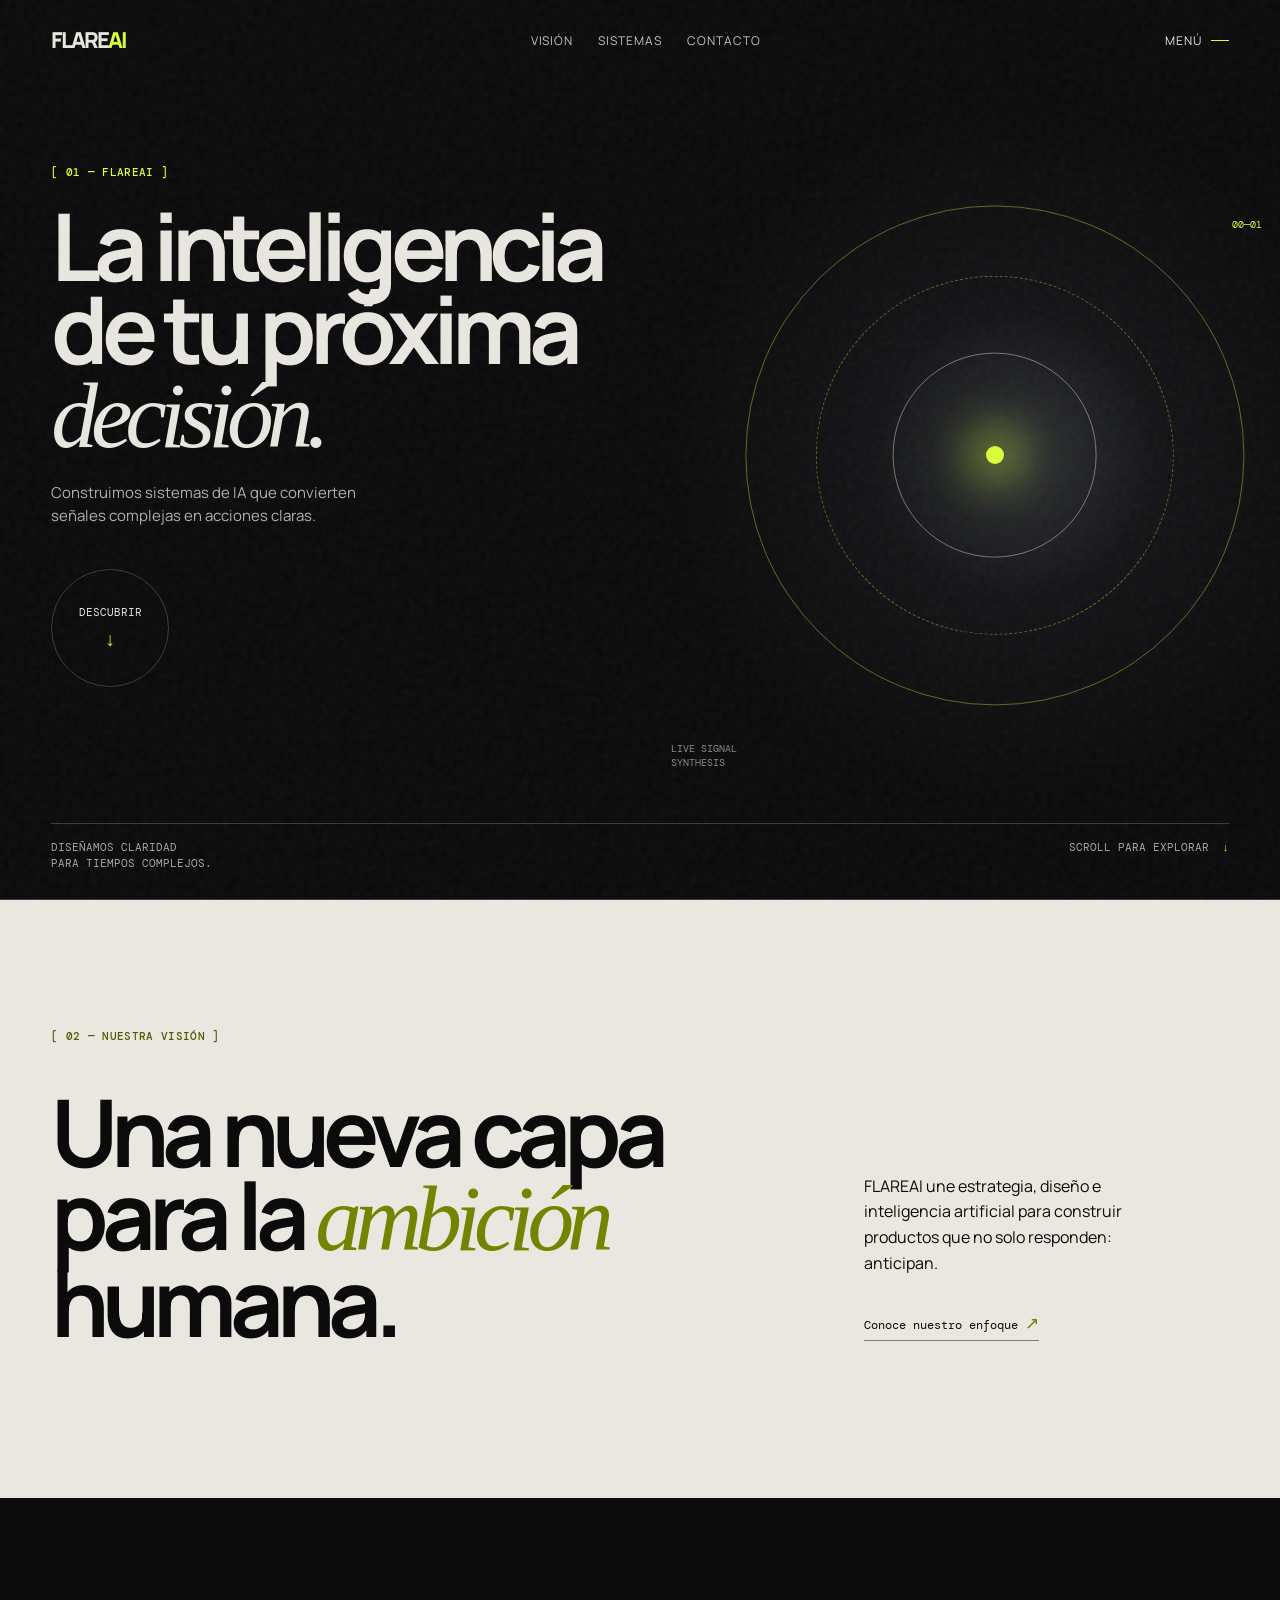
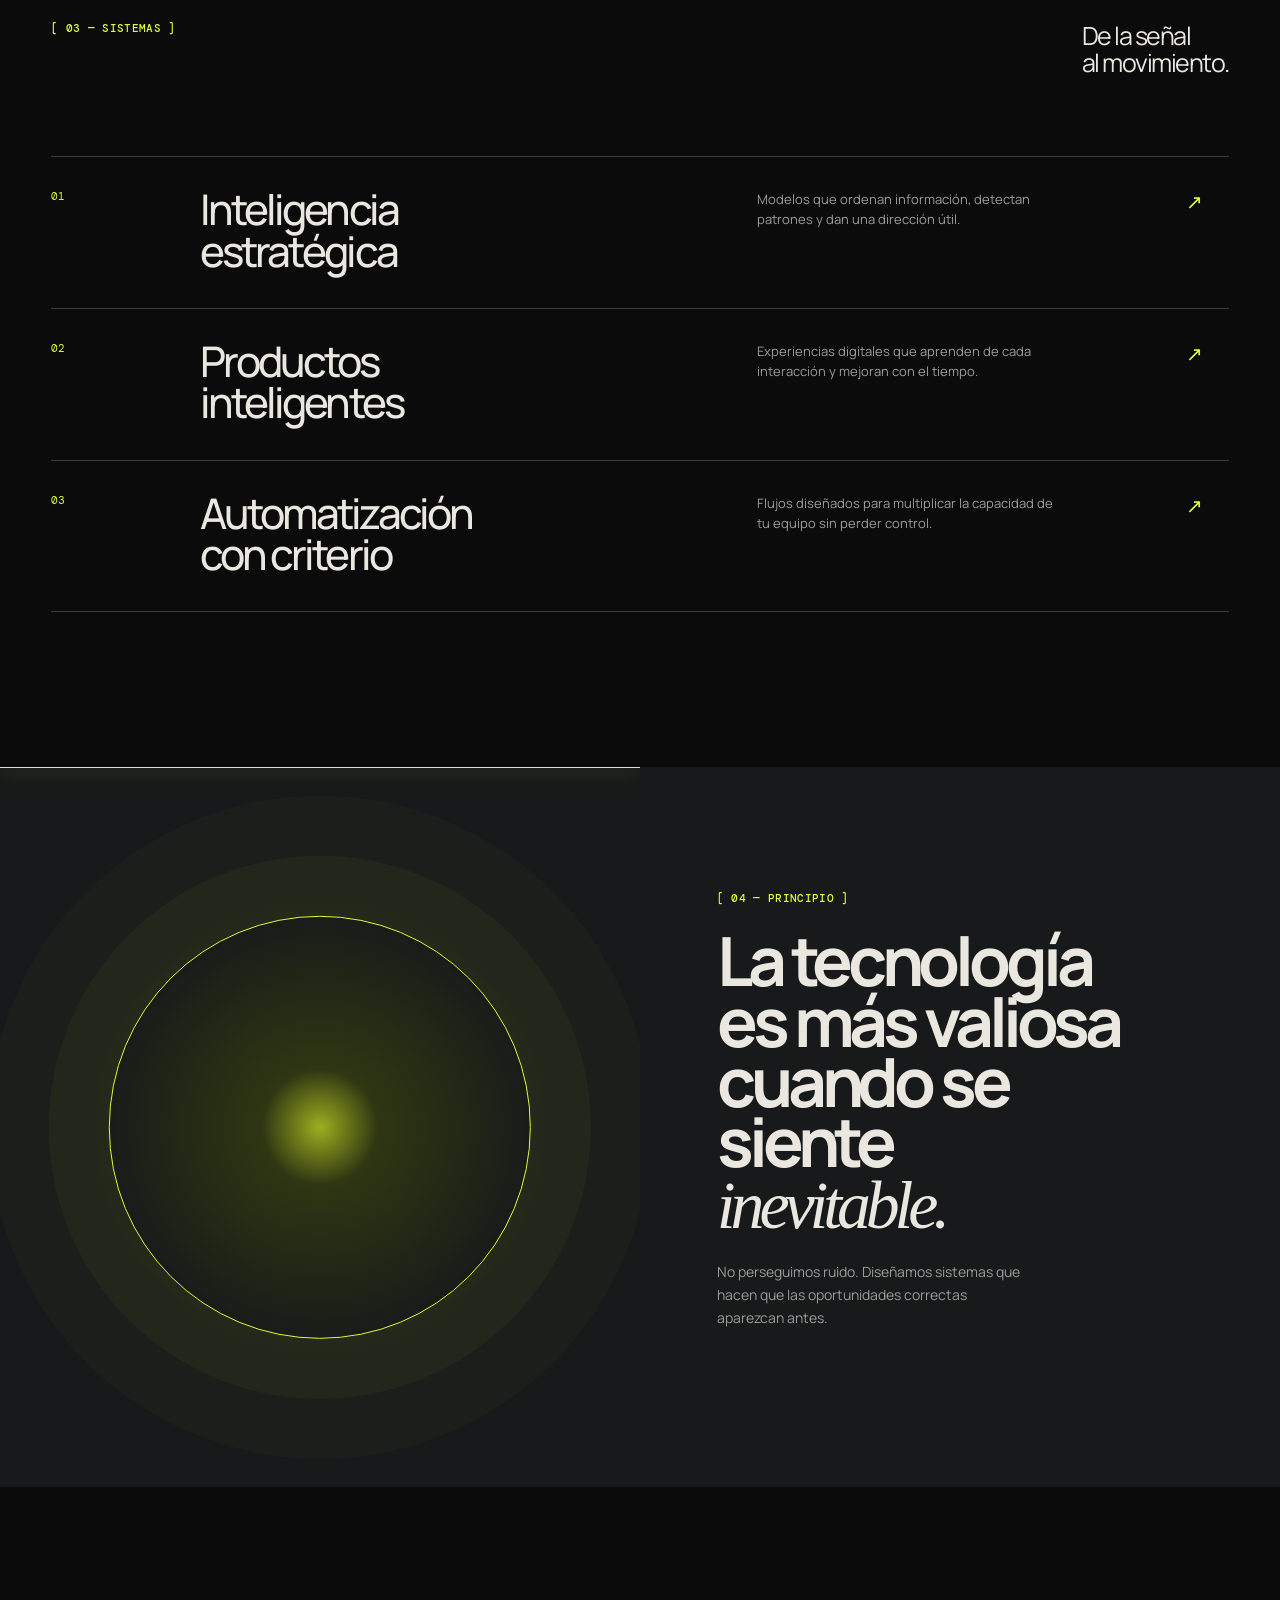
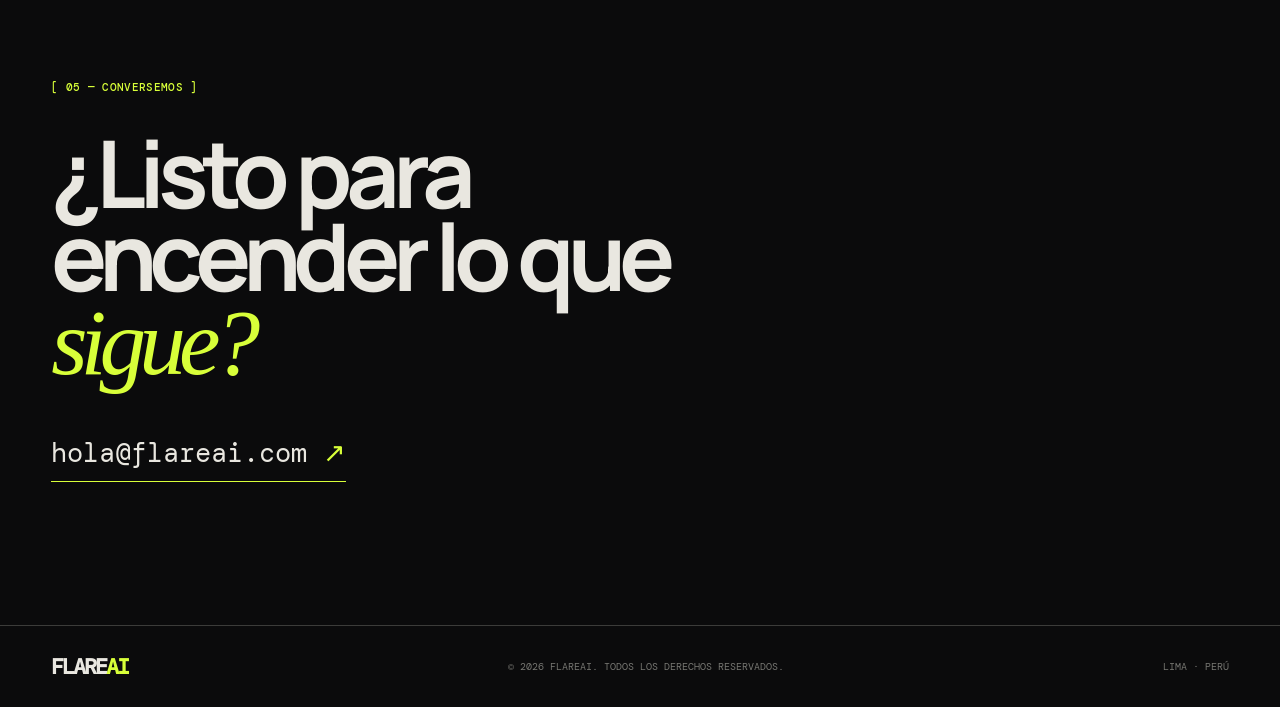
==== 2026-08-19/q/outputs/flareai/index.html @ ea7ee6d5 "Add files via upload" ====
<!doctype html>
<html lang="es">
  <head>
    <meta charset="UTF-8" />
    <meta name="viewport" content="width=device-width, initial-scale=1.0" />
    <meta name="description" content="FLAREAI — inteligencia que crea posibilidades." />
    <title>FLAREAI — Inteligencia que crea posibilidades</title>
    <link rel="preconnect" href="https://fonts.googleapis.com" />
    <link rel="preconnect" href="https://fonts.gstatic.com" crossorigin />
    <link href="https://fonts.googleapis.com/css2?family=DM+Mono:wght@400;500&family=Manrope:wght@400;500;600;700;800&display=swap" rel="stylesheet" />
    <link rel="stylesheet" href="styles.css" />
  </head>
  <body>
    <div class="grain" aria-hidden="true"></div>
    <header class="site-header">
      <a class="wordmark" href="#inicio" aria-label="FLAREAI, inicio">FLARE<span>AI</span></a>
      <nav aria-label="Navegación principal">
        <a href="#vision">Visión</a>
        <a href="#sistemas">Sistemas</a>
        <a href="#contacto">Contacto</a>
      </nav>
      <button class="menu-button" type="button" aria-label="Abrir menú">Menú <i></i></button>
    </header>

    <main>
      <section class="hero" id="inicio">
        <div class="hero-copy reveal">
          <p class="eyebrow">[ 01 — FLAREAI ]</p>
          <h1>La inteligencia<br />de tu próxima<br /><em>decisión.</em></h1>
          <p class="intro">Construimos sistemas de IA que convierten señales complejas en acciones claras.</p>
          <a class="round-link" href="#vision"><span>Descubrir</span><b>↓</b></a>
        </div>
        <div class="hero-visual" aria-label="Visualización abstracta de inteligencia artificial">
          <div class="orb orb-one"></div><div class="orb orb-two"></div><div class="orb orb-three"></div>
          <div class="core"></div>
          <p class="system-label">LIVE SIGNAL<br />SYNTHESIS</p>
          <p class="system-number">00—01</p>
        </div>
        <div class="hero-footer reveal">
          <p>Diseñamos claridad<br />para tiempos complejos.</p>
          <p>Scroll para explorar <span>↓</span></p>
        </div>
      </section>

      <section class="statement" id="vision">
        <p class="eyebrow">[ 02 — NUESTRA VISIÓN ]</p>
        <div class="statement-grid">
          <h2>Una nueva capa<br />para la <em>ambición</em><br />humana.</h2>
          <div class="statement-text">
            <p>FLAREAI une estrategia, diseño e inteligencia artificial para construir productos que no solo responden: anticipan.</p>
            <a class="text-link" href="#sistemas">Conoce nuestro enfoque <span>↗</span></a>
          </div>
        </div>
      </section>

      <section class="capabilities" id="sistemas">
        <div class="section-heading">
          <p class="eyebrow">[ 03 — SISTEMAS ]</p>
          <p>De la señal<br />al movimiento.</p>
        </div>
        <div class="capability-list">
          <article class="capability">
            <span>01</span><h3>Inteligencia<br />estratégica</h3><p>Modelos que ordenan información, detectan patrones y dan una dirección útil.</p><b>↗</b>
          </article>
          <article class="capability">
            <span>02</span><h3>Productos<br />inteligentes</h3><p>Experiencias digitales que aprenden de cada interacción y mejoran con el tiempo.</p><b>↗</b>
          </article>
          <article class="capability">
            <span>03</span><h3>Automatización<br />con criterio</h3><p>Flujos diseñados para multiplicar la capacidad de tu equipo sin perder control.</p><b>↗</b>
          </article>
        </div>
      </section>

      <section class="manifesto">
        <div class="manifesto-visual"><div class="pulse"></div><div class="scanline"></div></div>
        <div class="manifesto-copy">
          <p class="eyebrow">[ 04 — PRINCIPIO ]</p>
          <h2>La tecnología<br />es más valiosa<br />cuando se siente<br /><em>inevitable.</em></h2>
          <p>No perseguimos ruido. Diseñamos sistemas que hacen que las oportunidades correctas aparezcan antes.</p>
        </div>
      </section>

      <section class="contact" id="contacto">
        <p class="eyebrow">[ 05 — CONVERSEMOS ]</p>
        <h2>¿Listo para<br />encender lo que<br /><em>sigue?</em></h2>
        <a class="contact-link" href="mailto:hola@flareai.com">hola@flareai.com <span>↗</span></a>
      </section>
    </main>

    <footer>
      <a class="wordmark" href="#inicio">FLARE<span>AI</span></a>
      <p>© 2026 FLAREAI. Todos los derechos reservados.</p>
      <p>Lima · Perú</p>
    </footer>
    <script src="script.js"></script>
  </body>
</html>
---- 2026-08-19/q/outputs/flareai/styles.css ----
:root { --ink:#0b0b0c; --paper:#e9e7e0; --acid:#d8ff39; --line:rgba(233,231,224,.22); --muted:#9c9b97; }
* { box-sizing:border-box; } html { scroll-behavior:smooth; } body { margin:0; background:var(--ink); color:var(--paper); font-family:Manrope,Arial,sans-serif; overflow-x:hidden; } a { color:inherit; text-decoration:none; }
.grain { position:fixed; inset:0; opacity:.055; pointer-events:none; z-index:5; background-image:url("data:image/svg+xml,%3Csvg viewBox='0 0 180 180' xmlns='http://www.w3.org/2000/svg'%3E%3Cfilter id='n'%3E%3CfeTurbulence type='fractalNoise' baseFrequency='.8' numOctaves='4' stitchTiles='stitch'/%3E%3C/filter%3E%3Crect width='100%25' height='100%25' filter='url(%23n)' opacity='.8'/%3E%3C/svg%3E"); }
.site-header { position:absolute; z-index:2; top:0; left:0; width:100%; padding:25px 4vw; display:flex; justify-content:space-between; align-items:center; font-size:12px; text-transform:uppercase; letter-spacing:.08em; }
.wordmark { font-size:22px; font-weight:800; letter-spacing:-.09em; } .wordmark span { color:var(--acid); }
nav { display:flex; gap:25px; color:#c6c5c1; } nav a:hover { color:var(--acid); }.menu-button { border:0; padding:0; background:none; color:var(--paper); font:inherit; text-transform:uppercase; letter-spacing:.08em; display:flex; gap:9px; align-items:center; cursor:pointer; }.menu-button i { width:18px; height:1px; background:var(--acid); display:block; }
.hero { min-height:100vh; position:relative; display:grid; grid-template-columns:1.06fr .94fr; align-items:end; padding:130px 4vw 28px; border-bottom:1px solid var(--line); overflow:hidden; }.hero-copy { z-index:1; padding-bottom:100px; }.eyebrow { margin:0; color:var(--acid); font:500 11px/1.25 'DM Mono',monospace; letter-spacing:.03em; }.hero h1,.statement h2,.manifesto h2,.contact h2 { margin:24px 0; font-size:clamp(54px,7.3vw,118px); line-height:.89; letter-spacing:-.075em; font-weight:700; }.hero h1 em,h2 em { font-weight:400; font-family:Georgia,serif; }.intro { max-width:305px; color:#b1b0ad; font-size:15px; line-height:1.55; }.round-link { margin-top:42px; width:118px; height:118px; border-radius:100%; border:1px solid var(--line); display:flex; flex-direction:column; align-items:center; justify-content:center; gap:8px; text-transform:uppercase; font:11px 'DM Mono',monospace; transition:.3s; }.round-link b { color:var(--acid); font-size:19px; font-weight:400; }.round-link:hover { background:var(--acid); color:var(--ink); border-color:var(--acid); transform:rotate(-8deg); }.round-link:hover b { color:var(--ink); }
.hero-visual { position:absolute; right:-3%; top:6%; height:95%; width:55%; overflow:hidden; background:radial-gradient(circle at 57% 47%,#303235 0,#131416 24%,transparent 57%); }.orb,.core { position:absolute; border-radius:50%; left:54%; top:47%; transform:translate(-50%,-50%); }.orb { border:1px solid rgba(216,255,57,.38); }.orb-one { width:39vw; height:39vw; animation:spin 23s linear infinite; }.orb-two { width:28vw; height:28vw; border-style:dashed; animation:spin 15s linear infinite reverse; }.orb-three { width:16vw; height:16vw; border-color:rgba(233,231,224,.45); }.core { width:18px; height:18px; background:var(--acid); box-shadow:0 0 45px 18px rgba(216,255,57,.44); }.system-label,.system-number { position:absolute; color:#898a84; font:10px/1.4 'DM Mono',monospace; }.system-label { left:8%; bottom:15%; }.system-number { right:8%; top:18%; color:var(--acid); }.hero-footer { grid-column:1/-1; z-index:1; border-top:1px solid var(--line); padding-top:16px; display:flex; justify-content:space-between; color:#a8a7a2; font:11px/1.4 'DM Mono',monospace; text-transform:uppercase; }.hero-footer p { margin:0; }.hero-footer span { color:var(--acid); margin-left:6px; }
.statement { background:var(--paper); color:var(--ink); padding:130px 4vw 155px; }.statement .eyebrow { color:#4f5d00; }.statement-grid { display:grid; grid-template-columns:1.36fr .64fr; gap:3vw; }.statement h2 { margin:46px 0 0; max-width:850px; }.statement h2 em { color:#758400; }.statement-text { align-self:end; padding-bottom:9px; max-width:310px; }.statement-text p { font-size:16px; line-height:1.6; margin:0 0 36px; }.text-link { font:12px 'DM Mono',monospace; border-bottom:1px solid #7d7c76; padding-bottom:7px; }.text-link span { color:#718000; font-size:17px; }
.capabilities { padding:124px 4vw 40px; }.section-heading { display:flex; justify-content:space-between; padding-bottom:80px; }.section-heading>p:last-child { margin:0; font-size:25px; line-height:1.08; letter-spacing:-.06em; }.capability-list { border-top:1px solid var(--line); }.capability { display:grid; grid-template-columns:.3fr 1.25fr .95fr .1fr; gap:20px; align-items:start; padding:32px 0 36px; border-bottom:1px solid var(--line); transition:.35s; }.capability:hover { padding-left:15px; background:#151515; }.capability span,.capability>b { color:var(--acid); font:11px 'DM Mono',monospace; }.capability h3 { margin:0; font-size:clamp(27px,3.3vw,50px); font-weight:500; line-height:.98; letter-spacing:-.07em; }.capability p { color:var(--muted); max-width:300px; margin:0; font-size:13px; line-height:1.55; }.capability>b { font-size:20px; font-weight:400; }
.manifesto { margin-top:115px; display:grid; grid-template-columns:1fr 1fr; min-height:720px; background:#17191a; }.manifesto-visual { position:relative; overflow:hidden; background:radial-gradient(circle at 50% 50%, #9caf1f, #2f3612 12%, #17191a 47%); }.pulse { position:absolute; width:66%; aspect-ratio:1; top:50%; left:50%; border-radius:50%; border:1px solid var(--acid); transform:translate(-50%,-50%); box-shadow:0 0 0 60px rgba(216,255,57,.04),0 0 0 120px rgba(216,255,57,.025); animation:pulse 4s ease-in-out infinite; }.scanline { position:absolute; left:0; width:100%; height:1px; background:var(--acid); box-shadow:0 0 20px var(--acid); animation:scan 5s ease-in-out infinite; }.manifesto-copy { padding:125px 8vw 80px 6vw; }.manifesto h2 { font-size:clamp(45px,5.3vw,88px); }.manifesto-copy>p:last-child { color:var(--muted); max-width:310px; font-size:14px; line-height:1.65; }
.contact { padding:150px 4vw 100px; min-height:82vh; display:flex; flex-direction:column; align-items:flex-start; justify-content:center; }.contact h2 { margin:36px 0 50px; }.contact h2 em { color:var(--acid); }.contact-link { font:clamp(17px,2.1vw,30px) 'DM Mono',monospace; border-bottom:1px solid var(--acid); padding-bottom:11px; }.contact-link span { color:var(--acid); }
footer { border-top:1px solid var(--line); padding:24px 4vw; display:flex; align-items:center; justify-content:space-between; color:#777772; font:10px 'DM Mono',monospace; text-transform:uppercase; } footer .wordmark { color:var(--paper); }
.reveal { animation:reveal .8s both; } @keyframes reveal { from { transform:translateY(20px); opacity:0; } to { transform:none; opacity:1; } } @keyframes spin { to { transform:translate(-50%,-50%) rotate(360deg); } } @keyframes pulse { 50% { transform:translate(-50%,-50%) scale(1.15); opacity:.55; } } @keyframes scan { 0%,100% { top:10%; } 50% { top:90%; } }
@media (max-width:720px) { .site-header { padding:20px 5vw; } nav { display:none; }.hero { min-height:780px; display:block; padding:140px 5vw 22px; }.hero-copy { padding-bottom:0; }.hero h1 { font-size:61px; }.hero-visual { width:100%; height:47%; top:auto; bottom:63px; right:-18%; opacity:.85; }.orb-one { width:85vw; height:85vw; }.orb-two { width:62vw; height:62vw; }.orb-three { width:36vw; height:36vw; }.hero-footer { position:absolute; left:5vw; right:5vw; bottom:22px; }.statement,.capabilities,.contact { padding-left:5vw; padding-right:5vw; }.statement { padding-top:90px; padding-bottom:105px; }.statement-grid,.manifesto { grid-template-columns:1fr; }.statement h2 { font-size:53px; }.statement-text { margin-top:45px; }.section-heading { padding-bottom:45px; }.capability { grid-template-columns:34px 1fr 22px; gap:12px; }.capability p { grid-column:2/4; margin-top:10px; }.capability>b { grid-column:3; grid-row:1; }.manifesto { margin-top:70px; }.manifesto-visual { min-height:360px; }.manifesto-copy { padding:80px 5vw; }.manifesto h2 { font-size:53px; } footer { padding:23px 5vw; flex-wrap:wrap; gap:14px; } footer p:last-child { display:none; } }
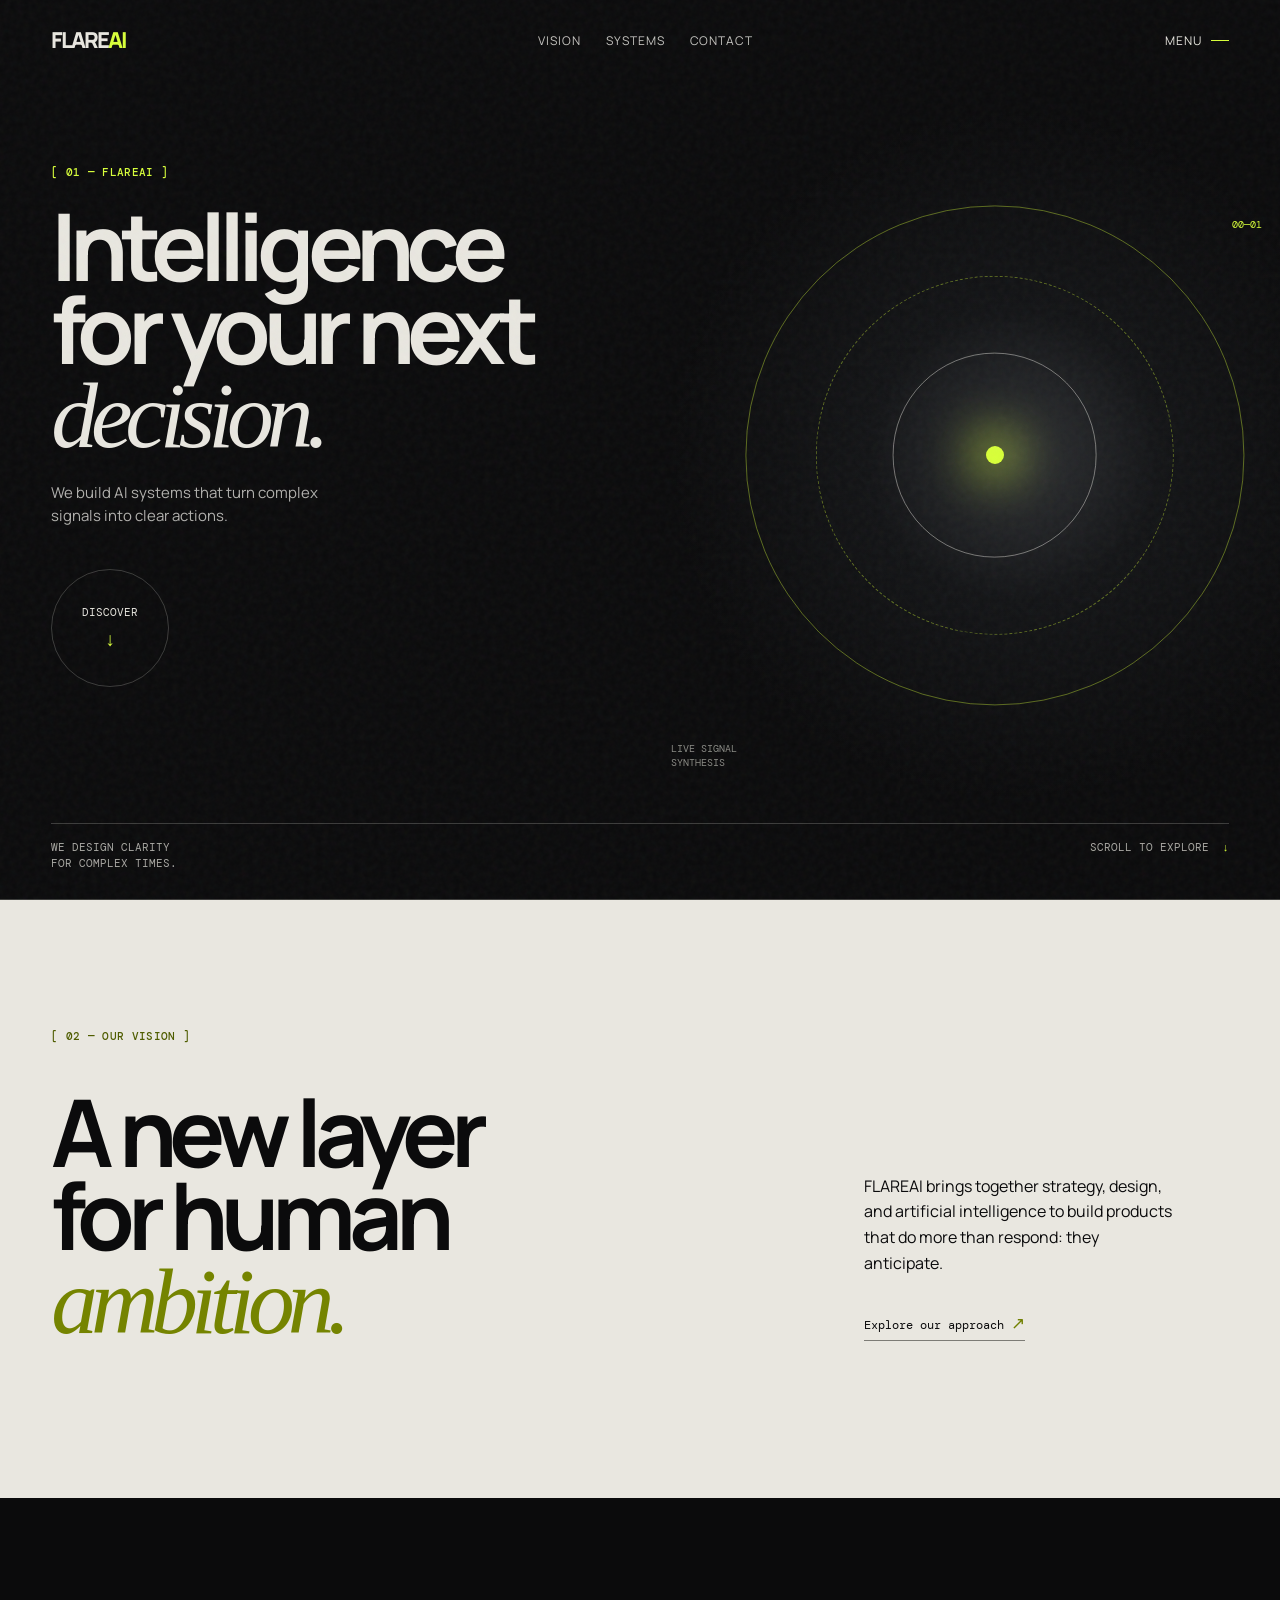
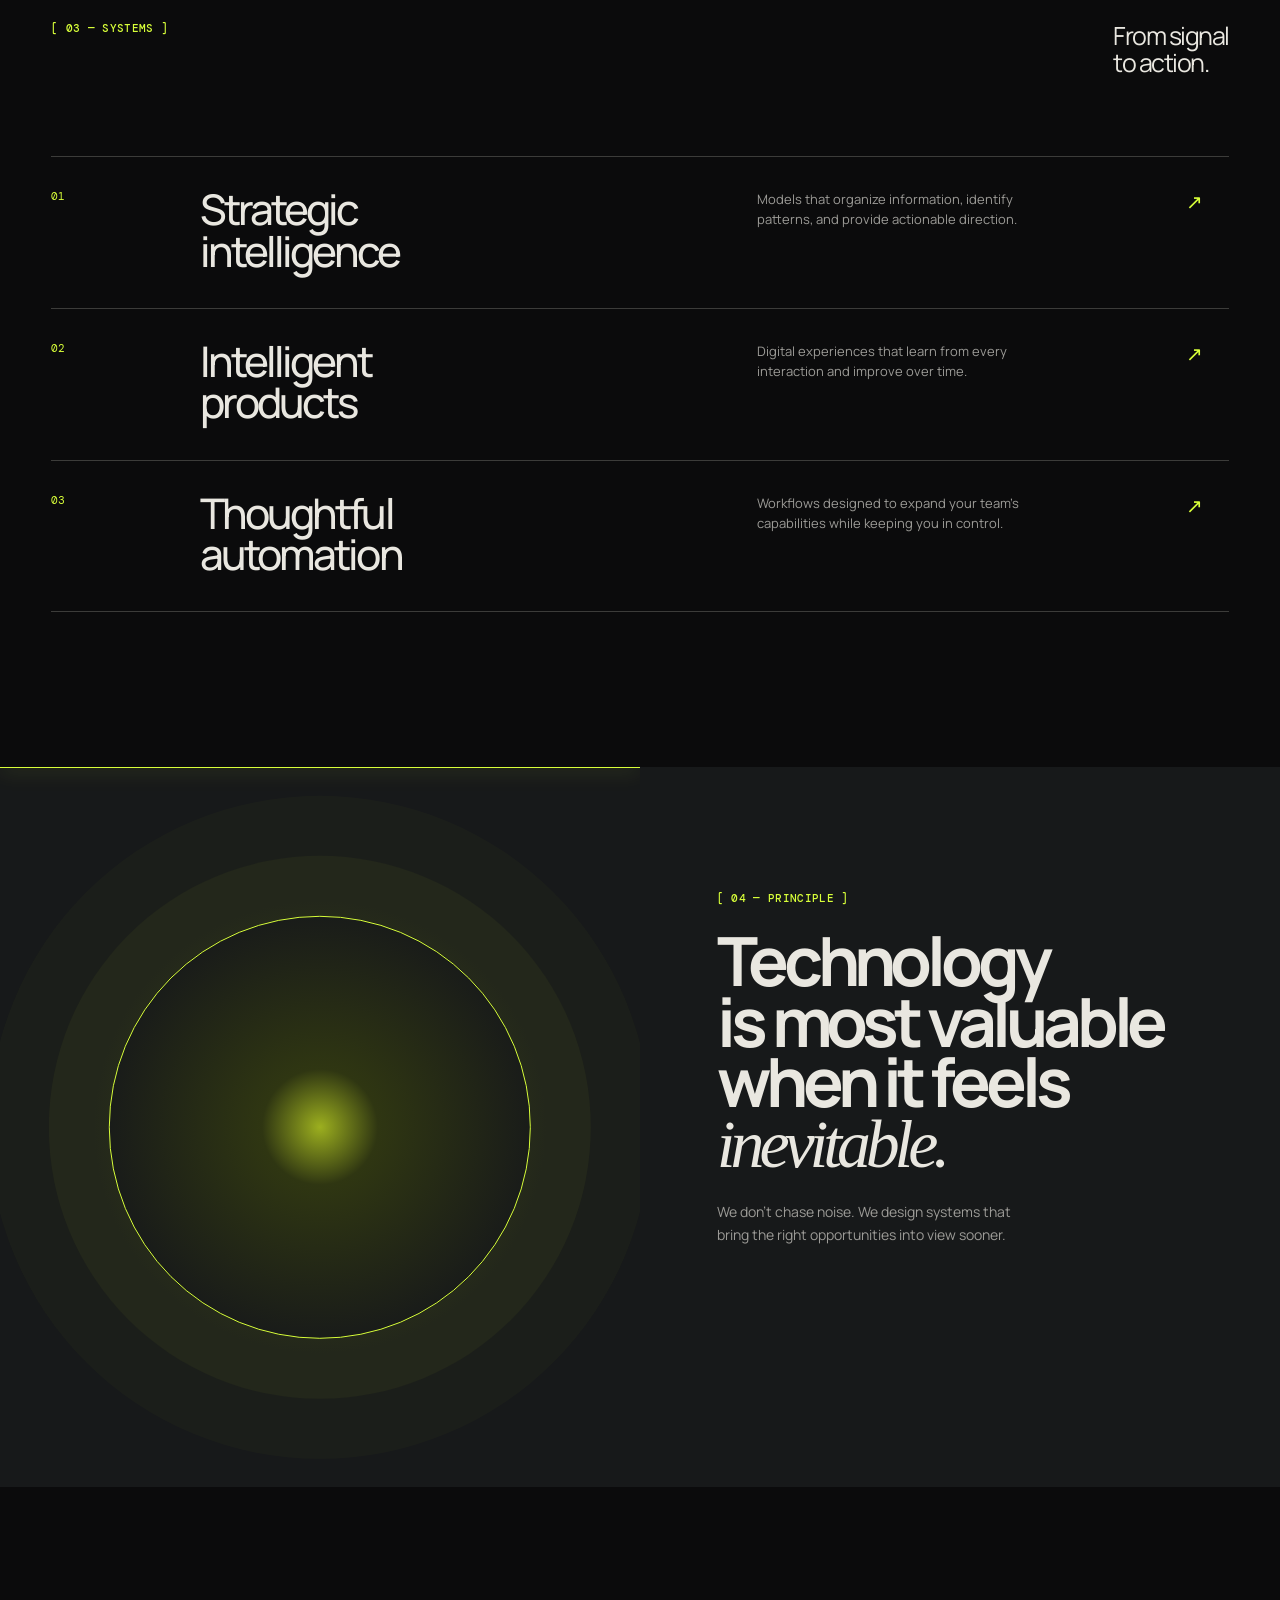
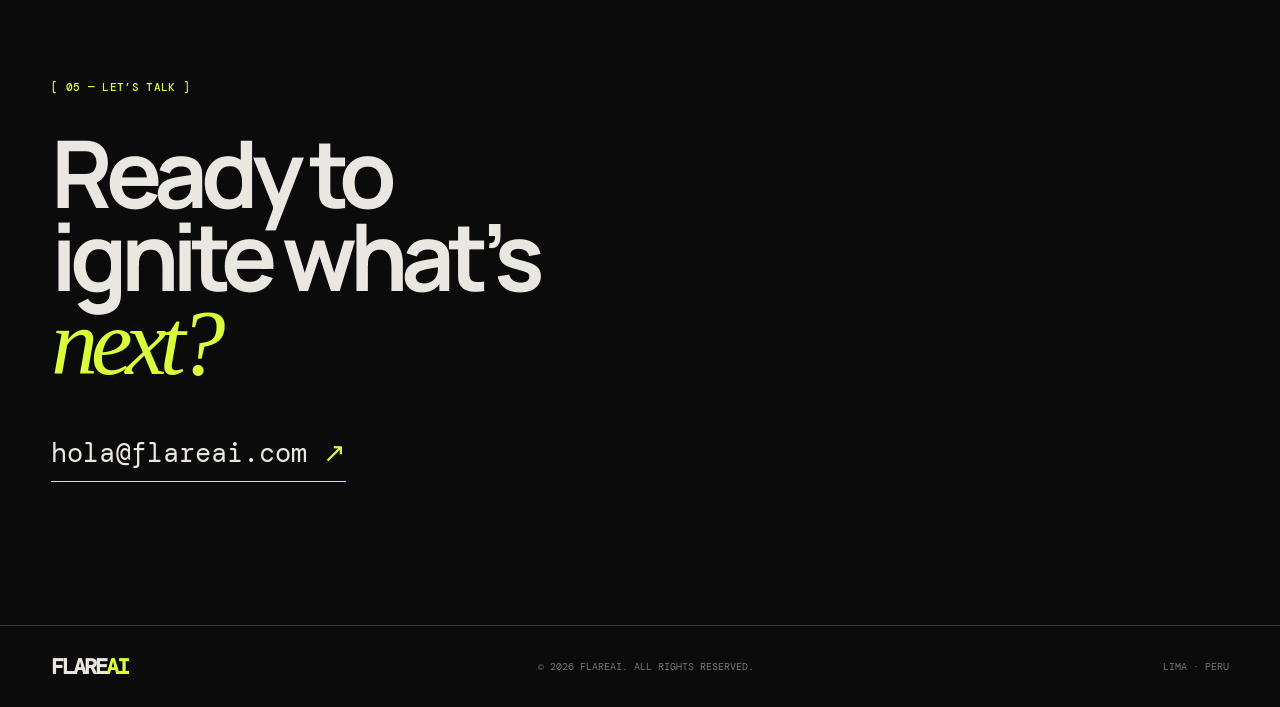
==== commit 14f1738f: "Keep packaged FLAREAI page consistent with English website" ====
--- a/2026-08-19/q/outputs/flareai/index.html
+++ b/2026-08-19/q/outputs/flareai/index.html
@@ -1,10 +1,10 @@
 <!doctype html>
-<html lang="es">
+<html lang="en">
   <head>
     <meta charset="UTF-8" />
     <meta name="viewport" content="width=device-width, initial-scale=1.0" />
-    <meta name="description" content="FLAREAI — inteligencia que crea posibilidades." />
-    <title>FLAREAI — Inteligencia que crea posibilidades</title>
+    <meta name="description" content="FLAREAI — intelligence that creates possibilities." />
+    <title>FLAREAI — Intelligence that creates possibilities</title>
     <link rel="preconnect" href="https://fonts.googleapis.com" />
     <link rel="preconnect" href="https://fonts.gstatic.com" crossorigin />
     <link href="https://fonts.googleapis.com/css2?family=DM+Mono:wght@400;500&family=Manrope:wght@400;500;600;700;800&display=swap" rel="stylesheet" />
@@ -13,60 +13,60 @@
   <body>
     <div class="grain" aria-hidden="true"></div>
     <header class="site-header">
-      <a class="wordmark" href="#inicio" aria-label="FLAREAI, inicio">FLARE<span>AI</span></a>
-      <nav aria-label="Navegación principal">
-        <a href="#vision">Visión</a>
-        <a href="#sistemas">Sistemas</a>
-        <a href="#contacto">Contacto</a>
+      <a class="wordmark" href="#inicio" aria-label="FLAREAI, home">FLARE<span>AI</span></a>
+      <nav aria-label="Main navigation">
+        <a href="#vision">Vision</a>
+        <a href="#sistemas">Systems</a>
+        <a href="#contacto">Contact</a>
       </nav>
-      <button class="menu-button" type="button" aria-label="Abrir menú">Menú <i></i></button>
+      <button class="menu-button" type="button" aria-label="Open menu">Menu <i></i></button>
     </header>
 
     <main>
       <section class="hero" id="inicio">
         <div class="hero-copy reveal">
           <p class="eyebrow">[ 01 — FLAREAI ]</p>
-          <h1>La inteligencia<br />de tu próxima<br /><em>decisión.</em></h1>
-          <p class="intro">Construimos sistemas de IA que convierten señales complejas en acciones claras.</p>
-          <a class="round-link" href="#vision"><span>Descubrir</span><b>↓</b></a>
+          <h1>Intelligence<br />for your next<br /><em>decision.</em></h1>
+          <p class="intro">We build AI systems that turn complex signals into clear actions.</p>
+          <a class="round-link" href="#vision"><span>Discover</span><b>↓</b></a>
         </div>
-        <div class="hero-visual" aria-label="Visualización abstracta de inteligencia artificial">
+        <div class="hero-visual" aria-label="Abstract visualization of artificial intelligence">
           <div class="orb orb-one"></div><div class="orb orb-two"></div><div class="orb orb-three"></div>
           <div class="core"></div>
           <p class="system-label">LIVE SIGNAL<br />SYNTHESIS</p>
           <p class="system-number">00—01</p>
         </div>
         <div class="hero-footer reveal">
-          <p>Diseñamos claridad<br />para tiempos complejos.</p>
-          <p>Scroll para explorar <span>↓</span></p>
+          <p>We design clarity<br />for complex times.</p>
+          <p>Scroll to explore <span>↓</span></p>
         </div>
       </section>
 
       <section class="statement" id="vision">
-        <p class="eyebrow">[ 02 — NUESTRA VISIÓN ]</p>
+        <p class="eyebrow">[ 02 — OUR VISION ]</p>
         <div class="statement-grid">
-          <h2>Una nueva capa<br />para la <em>ambición</em><br />humana.</h2>
+          <h2>A new layer<br />for human<br /><em>ambition.</em></h2>
           <div class="statement-text">
-            <p>FLAREAI une estrategia, diseño e inteligencia artificial para construir productos que no solo responden: anticipan.</p>
-            <a class="text-link" href="#sistemas">Conoce nuestro enfoque <span>↗</span></a>
+            <p>FLAREAI brings together strategy, design, and artificial intelligence to build products that do more than respond: they anticipate.</p>
+            <a class="text-link" href="#sistemas">Explore our approach <span>↗</span></a>
           </div>
         </div>
       </section>
 
       <section class="capabilities" id="sistemas">
         <div class="section-heading">
-          <p class="eyebrow">[ 03 — SISTEMAS ]</p>
-          <p>De la señal<br />al movimiento.</p>
+          <p class="eyebrow">[ 03 — SYSTEMS ]</p>
+          <p>From signal<br />to action.</p>
         </div>
         <div class="capability-list">
           <article class="capability">
-            <span>01</span><h3>Inteligencia<br />estratégica</h3><p>Modelos que ordenan información, detectan patrones y dan una dirección útil.</p><b>↗</b>
+            <span>01</span><h3>Strategic<br />intelligence</h3><p>Models that organize information, identify patterns, and provide actionable direction.</p><b>↗</b>
           </article>
           <article class="capability">
-            <span>02</span><h3>Productos<br />inteligentes</h3><p>Experiencias digitales que aprenden de cada interacción y mejoran con el tiempo.</p><b>↗</b>
+            <span>02</span><h3>Intelligent<br />products</h3><p>Digital experiences that learn from every interaction and improve over time.</p><b>↗</b>
           </article>
           <article class="capability">
-            <span>03</span><h3>Automatización<br />con criterio</h3><p>Flujos diseñados para multiplicar la capacidad de tu equipo sin perder control.</p><b>↗</b>
+            <span>03</span><h3>Thoughtful<br />automation</h3><p>Workflows designed to expand your team’s capabilities while keeping you in control.</p><b>↗</b>
           </article>
         </div>
       </section>
@@ -74,23 +74,23 @@
       <section class="manifesto">
         <div class="manifesto-visual"><div class="pulse"></div><div class="scanline"></div></div>
         <div class="manifesto-copy">
-          <p class="eyebrow">[ 04 — PRINCIPIO ]</p>
-          <h2>La tecnología<br />es más valiosa<br />cuando se siente<br /><em>inevitable.</em></h2>
-          <p>No perseguimos ruido. Diseñamos sistemas que hacen que las oportunidades correctas aparezcan antes.</p>
+          <p class="eyebrow">[ 04 — PRINCIPLE ]</p>
+          <h2>Technology<br />is most valuable<br />when it feels<br /><em>inevitable.</em></h2>
+          <p>We don’t chase noise. We design systems that bring the right opportunities into view sooner.</p>
         </div>
       </section>
 
       <section class="contact" id="contacto">
-        <p class="eyebrow">[ 05 — CONVERSEMOS ]</p>
-        <h2>¿Listo para<br />encender lo que<br /><em>sigue?</em></h2>
+        <p class="eyebrow">[ 05 — LET’S TALK ]</p>
+        <h2>Ready to<br />ignite what’s<br /><em>next?</em></h2>
         <a class="contact-link" href="mailto:hola@flareai.com">hola@flareai.com <span>↗</span></a>
       </section>
     </main>
 
     <footer>
       <a class="wordmark" href="#inicio">FLARE<span>AI</span></a>
-      <p>© 2026 FLAREAI. Todos los derechos reservados.</p>
-      <p>Lima · Perú</p>
+      <p>© 2026 FLAREAI. All rights reserved.</p>
+      <p>Lima · Peru</p>
     </footer>
     <script src="script.js"></script>
   </body>
